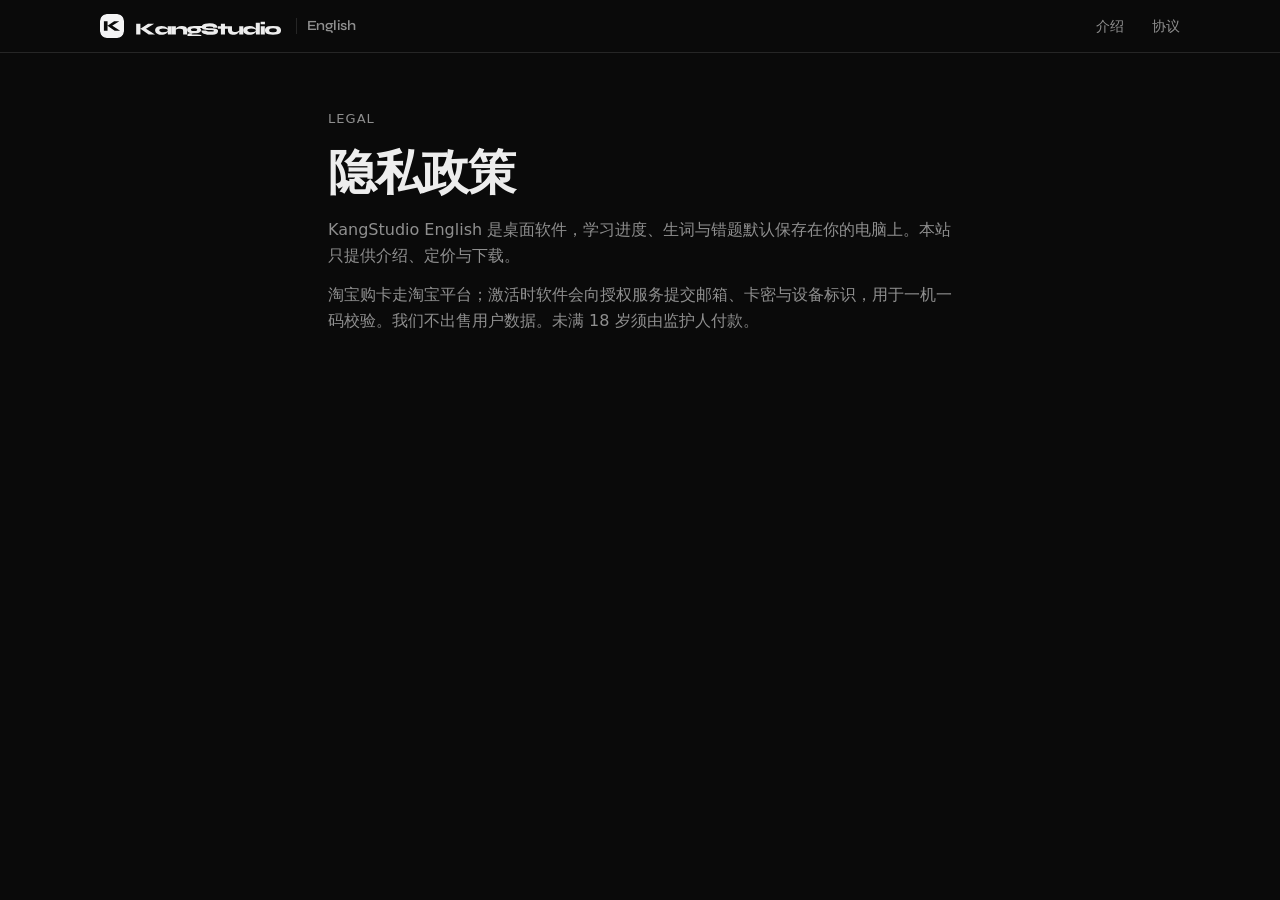
==== privacy.html @ 5e8a33b5 "Add KangStudio English independent long-form product site. Co-authored-by: Cursor <cursoragent@curso" ====
<!DOCTYPE html>
<html lang="zh-CN">
<head>
  <meta charset="utf-8">
  <meta name="viewport" content="width=device-width, initial-scale=1">
  <title>隐私 · KangStudio English</title>
  <link rel="icon" href="favicon.svg" type="image/svg+xml">
  <link rel="preconnect" href="https://fonts.googleapis.com">
  <link rel="preconnect" href="https://fonts.gstatic.com" crossorigin>
  <link href="https://fonts.googleapis.com/css2?family=Syne:wght@500;600;700;800&display=swap" rel="stylesheet">
  <link rel="stylesheet" href="styles.css">
</head>
<body>
  <header class="site-header">
    <div class="header-inner">
      <a class="brand" href="index.html" aria-label="KangStudio English">
        <svg class="brand-mark" viewBox="0 0 32 32" width="24" height="24" aria-hidden="true">
          <rect width="32" height="32" rx="8.5" fill="currentColor"/>
          <path fill="#0a0a0a" d="M15.57 16.1V15.01L26.8 22.23H19.56L10.03 15.61L18.82 9.77H25.75ZM5.2 9.77H10.06V22.23H5.2Z"/>
        </svg>
        <span class="brand-type" aria-hidden="true"></span>
        <span class="brand-product">English</span>
      </a>
      <nav class="nav"><a href="index.html">介绍</a><a href="terms.html">协议</a></nav>
    </div>
  </header>
  <main class="section legal-page">
    <p class="eyebrow">Legal</p>
    <h1>隐私政策</h1>
    <p>KangStudio English 是桌面软件，学习进度、生词与错题默认保存在你的电脑上。本站只提供介绍、定价与下载。</p>
    <p>淘宝购卡走淘宝平台；激活时软件会向授权服务提交邮箱、卡密与设备标识，用于一机一码校验。我们不出售用户数据。未满 18 岁须由监护人付款。</p>
  </main>
</body>
</html>
---- styles.css ----
:root {
  --bg: #0a0a0a;
  --bg-elevated: #111111;
  --bg-card: #141414;
  --line: #262626;
  --text: #ededed;
  --muted: #8f8f8f;
  --faint: #5c5c5c;
  --solid: #f4f4f5;
  --solid-text: #0a0a0a;
  --radius: 22px;
  --radius-sm: 14px;
  --max: 1080px;
  --display: "Syne", ui-sans-serif, system-ui, sans-serif;
  --sans: ui-sans-serif, system-ui, "Segoe UI", "PingFang SC", sans-serif;
  --serif: "Source Serif 4", Georgia, "Songti SC", serif;
  --short: #2f9e78;
  --long: #c9a227;
  --ultra: #c23b3b;
}

*,
*::before,
*::after {
  box-sizing: border-box;
}

html {
  scroll-behavior: smooth;
  scroll-padding-top: 72px;
}

body {
  margin: 0;
  background: var(--bg);
  color: var(--text);
  font-family: var(--sans);
  font-size: 16px;
  line-height: 1.6;
  -webkit-font-smoothing: antialiased;
}

img,
svg {
  display: block;
}

a {
  color: inherit;
  text-decoration: none;
}

h1,
h2,
h3,
h4,
.brand {
  font-family: var(--display);
  font-weight: 700;
  letter-spacing: -0.03em;
  line-height: 1.15;
}

h1,
h2,
h3,
h4,
p,
ul,
dl,
figure {
  margin: 0;
}

button,
input {
  font: inherit;
}

.sr-only {
  position: absolute;
  width: 1px;
  height: 1px;
  padding: 0;
  margin: -1px;
  overflow: hidden;
  clip: rect(0, 0, 0, 0);
  white-space: nowrap;
  border: 0;
}

.skip {
  position: absolute;
  left: 16px;
  top: -40px;
  z-index: 20;
  padding: 8px 12px;
  background: var(--solid);
  color: var(--solid-text);
  border-radius: 999px;
}

.skip:focus {
  top: 12px;
}

.site-header {
  position: sticky;
  top: 0;
  z-index: 10;
  background: var(--bg);
  border-bottom: 1px solid var(--line);
}

.header-inner {
  position: relative;
  display: flex;
  align-items: center;
  justify-content: space-between;
  gap: 24px;
  max-width: calc(var(--max) + 48px);
  margin: 0 auto;
  padding: 14px 24px;
}

.brand {
  display: inline-flex;
  align-items: center;
  gap: 11px;
  font-size: 16px;
  font-weight: 800;
  letter-spacing: -0.06em;
  color: var(--text);
}

.brand-type {
  display: block;
  width: 148px;
  height: 20px;
  background: currentColor;
  -webkit-mask: url("logos/kangstudio-type.svg") left center / contain no-repeat;
  mask: url("logos/kangstudio-type.svg") left center / contain no-repeat;
}

.brand-product {
  margin-left: 2px;
  padding-left: 10px;
  border-left: 1px solid var(--line);
  color: var(--muted);
  font-family: var(--display);
  font-size: 14px;
  font-weight: 600;
  letter-spacing: -0.04em;
}

.footer-brand .brand-type {
  width: 168px;
  height: 22px;
}

.brand-mark {
  color: var(--solid);
  flex: none;
  border-radius: 7px;
}

.nav-check {
  display: none;
}

.nav-toggle {
  display: none;
  width: 40px;
  height: 40px;
  place-items: center;
  border: 1px solid var(--line);
  border-radius: 999px;
  cursor: pointer;
}

.nav-toggle-bar,
.nav-toggle-bar::before,
.nav-toggle-bar::after {
  display: block;
  width: 14px;
  height: 1.5px;
  background: var(--text);
  border-radius: 2px;
}

.nav-toggle-bar {
  position: relative;
}

.nav-toggle-bar::before,
.nav-toggle-bar::after {
  content: "";
  position: absolute;
  left: 0;
}

.nav-toggle-bar::before {
  top: -5px;
}

.nav-toggle-bar::after {
  top: 5px;
}

.nav {
  display: flex;
  align-items: center;
  gap: 28px;
}

.nav a {
  color: var(--muted);
  font-size: 14px;
}

.nav a:hover,
.nav a:focus-visible {
  color: var(--text);
}

.btn {
  display: inline-flex;
  align-items: center;
  justify-content: center;
  min-height: 44px;
  padding: 0 18px;
  border-radius: 999px;
  border: 1px solid transparent;
  font-family: var(--sans);
  font-size: 14px;
  font-weight: 500;
  line-height: 1;
  cursor: pointer;
}

.btn-sm {
  min-height: 34px;
  padding: 0 14px;
  font-size: 13px;
}

.btn-solid {
  background: var(--solid);
  color: var(--solid-text);
}

.btn-solid:hover,
.btn-solid:focus-visible {
  background: #ffffff;
}

.btn-ghost {
  background: transparent;
  border-color: var(--line);
  color: var(--text);
}

.btn-ghost:hover,
.btn-ghost:focus-visible {
  border-color: #3a3a3a;
  background: var(--bg-elevated);
}

.btn-block {
  width: 100%;
}

.is-disabled {
  opacity: 0.45;
  cursor: not-allowed;
  pointer-events: none;
}

.hero,
.section,
.site-footer {
  max-width: calc(var(--max) + 48px);
  margin: 0 auto;
  padding: 88px 24px;
}

.hero {
  padding-top: 80px;
  padding-bottom: 32px;
}

.eyebrow {
  margin-bottom: 16px;
  color: var(--muted);
  font-size: 13px;
  letter-spacing: 0.08em;
  text-transform: uppercase;
}

.hero h1 {
  max-width: 16em;
  font-size: clamp(2.4rem, 6vw, 4.6rem);
  font-weight: 800;
}

.lede,
.section-head p,
.split-copy p {
  max-width: 42em;
  margin-top: 18px;
  color: var(--muted);
  font-size: 17px;
}

.hero-actions {
  display: flex;
  flex-wrap: wrap;
  gap: 12px;
  margin-top: 32px;
}

.pills {
  display: flex;
  flex-wrap: wrap;
  gap: 8px;
  margin: 28px 0 0;
  padding: 0;
  list-style: none;
}

.pills li {
  border: 1px solid var(--line);
  border-radius: 999px;
  padding: 6px 14px;
  color: var(--muted);
  font-size: 13px;
}

.section {
  padding-top: 56px;
  padding-bottom: 56px;
}

.section-head {
  margin-bottom: 36px;
}

.section-head h2,
.split-copy h2 {
  font-size: clamp(1.9rem, 3.4vw, 2.7rem);
}

.full-bleed {
  max-width: none;
  padding-left: 0;
  padding-right: 0;
}

.full-bleed .section-head,
.full-bleed .split,
.full-bleed .card-grid,
.full-bleed .faq,
.full-bleed .steps,
.full-bleed .download-wrap {
  max-width: calc(var(--max) + 48px);
  margin-left: auto;
  margin-right: auto;
  padding-left: 24px;
  padding-right: 24px;
}

.band {
  border-top: 1px solid var(--line);
  border-bottom: 1px solid var(--line);
  background: var(--bg-elevated);
}

.card-grid {
  display: grid;
  grid-template-columns: repeat(3, 1fr);
  gap: 16px;
}

.card-grid.two {
  grid-template-columns: 1fr 1fr;
}

.card {
  padding: 28px 24px;
  background: var(--bg-card);
  border: 1px solid var(--line);
  border-radius: var(--radius);
}

.card-kicker {
  margin-bottom: 18px;
  color: var(--faint);
  font-size: 12px;
  letter-spacing: 0.08em;
  text-transform: uppercase;
}

.card h3 {
  margin-bottom: 12px;
  font-size: 22px;
}

.card p {
  color: var(--muted);
  font-size: 15px;
}

.product-logo {
  width: 48px;
  height: 48px;
  margin: 0 0 14px;
  border-radius: 12px;
}

.split {
  display: grid;
  grid-template-columns: 1fr 1fr;
  gap: 48px;
  align-items: center;
}

.split-copy h2 {
  margin-top: 8px;
}

.chrome {
  overflow: hidden;
  border: 1px solid var(--line);
  border-radius: 28px;
  background: var(--bg-card);
}

.chrome-bar {
  display: flex;
  align-items: center;
  gap: 8px;
  padding: 14px 18px;
  border-bottom: 1px solid var(--line);
}

.chrome-bar i {
  width: 9px;
  height: 9px;
  border-radius: 50%;
  background: #2d2d2d;
}

.chrome-bar span {
  margin-left: 8px;
  color: var(--faint);
  font-size: 12px;
}

.chrome-body {
  padding: 22px;
}

.exam-paper {
  font-family: var(--serif);
  font-size: 16.5px;
  line-height: 1.95;
  color: var(--text);
}

.exam-paper .meta {
  margin-bottom: 16px;
  color: var(--faint);
  font-family: var(--sans);
  font-size: 12px;
  letter-spacing: 0.08em;
  text-transform: uppercase;
}

.word {
  background: rgba(194, 59, 59, 0.22);
  border-bottom: 1px solid var(--ultra);
  cursor: text;
}

.toast {
  display: inline-flex;
  margin-top: 18px;
  padding: 8px 12px;
  border: 1px solid var(--line);
  border-radius: 999px;
  background: var(--bg-elevated);
  color: var(--muted);
  font-family: var(--sans);
  font-size: 13px;
}

.cards-row {
  display: grid;
  grid-template-columns: repeat(3, 1fr);
  gap: 12px;
  perspective: 900px;
}

.flip {
  height: 168px;
}

.flip-inner {
  position: relative;
  width: 100%;
  height: 100%;
  transform-style: preserve-3d;
  transition: transform 0.7s cubic-bezier(0.22, 1, 0.36, 1);
}

.flip:hover .flip-inner,
.flip:focus-within .flip-inner {
  transform: rotateY(180deg);
}

.flip-face {
  position: absolute;
  inset: 0;
  display: flex;
  flex-direction: column;
  justify-content: space-between;
  padding: 18px;
  border: 1px solid var(--line);
  border-radius: var(--radius-sm);
  backface-visibility: hidden;
}

.flip-front {
  background: var(--solid);
  color: var(--solid-text);
}

.flip-back {
  background: var(--bg-elevated);
  color: var(--text);
  transform: rotateY(180deg);
}

.flip-face strong {
  font-family: var(--display);
  font-size: 22px;
  letter-spacing: -0.04em;
}

.flip-face small {
  color: inherit;
  opacity: 0.55;
  font-size: 12px;
}

.cal {
  display: grid;
  grid-template-columns: repeat(7, 1fr);
  gap: 7px;
}

.cal-head {
  color: var(--faint);
  font-size: 11px;
  letter-spacing: 0.06em;
  text-align: center;
  text-transform: uppercase;
}

.cal-cell {
  aspect-ratio: 1;
  border-radius: 7px;
  background: #1c1c1c;
}

.cal-cell.short {
  background: var(--short);
}

.cal-cell.long {
  background: var(--long);
}

.cal-cell.ultra {
  background: var(--ultra);
}

.cal-cell.today {
  outline: 2px solid #fff;
  outline-offset: 2px;
}

.cal-legend {
  display: flex;
  flex-wrap: wrap;
  gap: 16px;
  margin-top: 18px;
  color: var(--muted);
  font-size: 13px;
}

.cal-legend b {
  display: inline-block;
  width: 10px;
  height: 10px;
  margin-right: 6px;
  border-radius: 2px;
  vertical-align: -1px;
}

.ranks {
  display: flex;
  gap: 14px;
  overflow-x: auto;
  padding: 8px 24px 28px;
  scroll-snap-type: x mandatory;
}

.rank-card {
  flex: 0 0 min(78vw, 280px);
  min-height: 280px;
  display: flex;
  flex-direction: column;
  justify-content: space-between;
  padding: 28px 24px;
  border: 1px solid var(--line);
  border-radius: var(--radius);
  background: var(--bg-card);
  scroll-snap-align: center;
}

.rank-card.now {
  border-color: var(--text);
}

.rank-card h3 {
  margin: 10px 0 12px;
  font-size: 26px;
}

.rank-card p {
  color: var(--muted);
  font-size: 14px;
}

.rank-card .tag {
  display: inline-flex;
  margin-top: 20px;
  padding: 5px 10px;
  border-radius: 999px;
  background: var(--solid);
  color: var(--solid-text);
  font-size: 12px;
}

.steps {
  display: grid;
  grid-template-columns: repeat(4, 1fr);
  gap: 16px;
}

.step {
  padding: 24px;
  border: 1px solid var(--line);
  border-radius: var(--radius);
  background: var(--bg-card);
}

.step em {
  display: block;
  margin-bottom: 14px;
  color: var(--faint);
  font-family: var(--display);
  font-size: 28px;
  font-style: normal;
  letter-spacing: -0.04em;
}

.step h3 {
  margin-bottom: 8px;
  font-size: 18px;
}

.step p {
  color: var(--muted);
  font-size: 14px;
}

.pricing-grid {
  display: grid;
  grid-template-columns: 1fr 1fr;
  gap: 16px;
}

.price-card {
  display: flex;
  flex-direction: column;
  min-height: 100%;
}

.price-note {
  margin-bottom: 20px;
  color: var(--muted);
  font-size: 13px;
}

.price-list {
  display: grid;
  gap: 10px;
  margin: 0 0 28px;
  padding: 0;
  list-style: none;
}

.price-list li {
  display: flex;
  align-items: baseline;
  justify-content: space-between;
  padding-bottom: 10px;
  border-bottom: 1px solid var(--line);
  color: var(--muted);
  font-size: 14px;
}

.price-list strong {
  color: var(--text);
  font-family: var(--display);
  font-size: 22px;
  font-weight: 700;
}

.price-actions {
  display: grid;
  gap: 8px;
  margin-top: auto;
}

.featured {
  border-color: #3a3a3a;
  background: #171717;
}

.download-wrap {
  max-width: 480px;
}

.download-card p {
  margin-top: 6px;
}

.download-card .muted {
  margin: 8px 0 22px;
  color: var(--faint);
  font-size: 13px;
}

.download-actions {
  display: grid;
  gap: 8px;
}

.download-card .hint {
  margin: 16px 0 0;
  color: var(--faint);
  font-size: 12px;
  line-height: 1.5;
}

.faq {
  display: grid;
  gap: 10px;
}

.faq details {
  border: 1px solid var(--line);
  border-radius: var(--radius-sm);
  background: var(--bg-card);
  padding: 4px 20px;
}

.faq summary {
  cursor: pointer;
  list-style: none;
  padding: 16px 0;
  font-family: var(--display);
  font-size: 18px;
  letter-spacing: -0.03em;
}

.faq summary::-webkit-details-marker {
  display: none;
}

.faq details p {
  padding: 0 0 18px;
  color: var(--muted);
  font-size: 15px;
}

.site-footer {
  padding-top: 48px;
  padding-bottom: 40px;
  border-top: 1px solid var(--line);
  color: var(--muted);
  font-size: 14px;
}

.footer-grid {
  display: grid;
  grid-template-columns: 1.4fr 1fr 1fr;
  gap: 32px;
}

.footer-brand {
  margin-bottom: 12px;
  color: var(--text);
}

.site-footer h2 {
  margin-bottom: 12px;
  color: var(--text);
  font-size: 13px;
  font-family: var(--sans);
  font-weight: 500;
  letter-spacing: 0.06em;
  text-transform: uppercase;
}

.site-footer ul {
  padding: 0;
  list-style: none;
}

.site-footer li + li {
  margin-top: 8px;
}

.site-footer a:hover,
.site-footer a:focus-visible {
  color: var(--text);
}

.footer-legal {
  margin-top: 36px;
  max-width: 42em;
  color: var(--faint);
  font-size: 13px;
}

.footer-copy {
  margin-top: 12px;
  color: var(--faint);
  font-size: 13px;
}

.legal-page {
  max-width: 42em;
}

.legal-page h1 {
  margin-bottom: 16px;
  font-size: clamp(2rem, 4vw, 3rem);
}

.legal-page p + p {
  margin-top: 14px;
}

.legal-page p {
  color: var(--muted);
}

code {
  font-family: ui-monospace, SFMono-Regular, Menlo, monospace;
  font-size: 0.92em;
}

@media (max-width: 860px) {
  .nav-toggle {
    display: grid;
  }

  .nav {
    display: none;
    position: absolute;
    top: calc(100% + 8px);
    right: 20px;
    left: 20px;
    z-index: 12;
    flex-direction: column;
    align-items: stretch;
    gap: 4px;
    padding: 12px;
    background: var(--bg-card);
    border: 1px solid var(--line);
    border-radius: var(--radius-sm);
  }

  .nav a {
    padding: 12px 10px;
  }

  .nav .btn {
    margin-top: 8px;
    width: 100%;
  }

  .nav-check:checked ~ .nav {
    display: flex;
  }

  .hero h1,
  .brand-product {
    max-width: none;
  }

  .brand-product {
    display: none;
  }

  .card-grid,
  .card-grid.two,
  .split,
  .footer-grid,
  .pricing-grid,
  .steps,
  .cards-row {
    grid-template-columns: 1fr;
  }

  .hero,
  .section,
  .site-footer,
  .full-bleed .section-head,
  .full-bleed .split,
  .full-bleed .card-grid,
  .full-bleed .faq,
  .full-bleed .steps,
  .full-bleed .download-wrap {
    padding-left: 20px;
    padding-right: 20px;
  }
}

@media (prefers-reduced-motion: reduce) {
  html {
    scroll-behavior: auto;
  }

  .flip-inner {
    transition: none;
  }
}
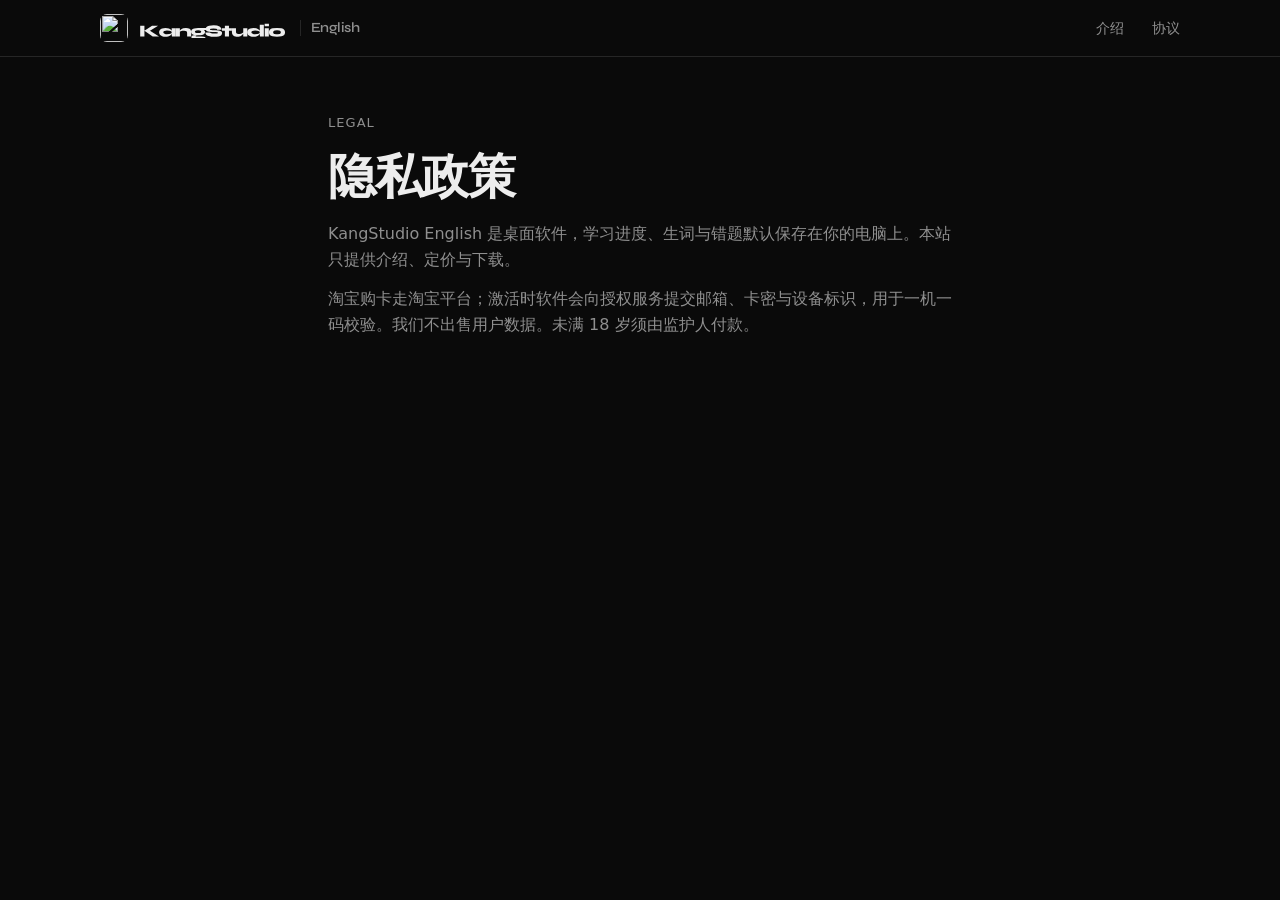
==== commit 4a991f8e: "Update privacy.html for the double-click vocab buy point." ====
--- a/privacy.html
+++ b/privacy.html
@@ -4,7 +4,8 @@
   <meta charset="utf-8">
   <meta name="viewport" content="width=device-width, initial-scale=1">
   <title>隐私 · KangStudio English</title>
-  <link rel="icon" href="favicon.svg" type="image/svg+xml">
+  <link rel="icon" href="favicon.png" type="image/png" sizes="64x64">
+  <link rel="apple-touch-icon" href="apple-touch-icon.png">
   <link rel="preconnect" href="https://fonts.googleapis.com">
   <link rel="preconnect" href="https://fonts.gstatic.com" crossorigin>
   <link href="https://fonts.googleapis.com/css2?family=Syne:wght@500;600;700;800&display=swap" rel="stylesheet">
@@ -14,10 +15,7 @@
   <header class="site-header">
     <div class="header-inner">
       <a class="brand" href="index.html" aria-label="KangStudio English">
-        <svg class="brand-mark" viewBox="0 0 32 32" width="24" height="24" aria-hidden="true">
-          <rect width="32" height="32" rx="8.5" fill="currentColor"/>
-          <path fill="#0a0a0a" d="M15.57 16.1V15.01L26.8 22.23H19.56L10.03 15.61L18.82 9.77H25.75ZM5.2 9.77H10.06V22.23H5.2Z"/>
-        </svg>
+        <img class="brand-mark" src="logos/kang-english.png" width="28" height="28" alt="">
         <span class="brand-type" aria-hidden="true"></span>
         <span class="brand-product">English</span>
       </a>
--- a/styles.css
+++ b/styles.css
@@ -159,9 +159,12 @@
 }
 
 .brand-mark {
-  color: var(--solid);
+  width: 28px;
+  height: 28px;
   flex: none;
+  display: block;
   border-radius: 7px;
+  object-fit: cover;
 }
 
 .nav-check {
@@ -312,6 +315,11 @@
   font-size: 17px;
 }
 
+.lede strong {
+  color: var(--text);
+  font-weight: 600;
+}
+
 .hero-actions {
   display: flex;
   flex-wrap: wrap;
@@ -415,6 +423,8 @@
   height: 48px;
   margin: 0 0 14px;
   border-radius: 12px;
+  object-fit: cover;
+  display: block;
 }
 
 .split {
@@ -465,6 +475,8 @@
   font-size: 16.5px;
   line-height: 1.95;
   color: var(--text);
+  cursor: text;
+  user-select: text;
 }
 
 .exam-paper .meta {
@@ -476,6 +488,14 @@
   text-transform: uppercase;
 }
 
+.exam-paper .stem {
+  margin-top: 14px;
+}
+
+.exam-paper ::selection {
+  background: rgba(194, 59, 59, 0.35);
+}
+
 .word {
   background: rgba(194, 59, 59, 0.22);
   border-bottom: 1px solid var(--ultra);
@@ -492,6 +512,53 @@
   color: var(--muted);
   font-family: var(--sans);
   font-size: 13px;
+}
+
+.toast.is-saved {
+  border-color: #3a3a3a;
+  color: var(--text);
+}
+
+.saved-words {
+  display: flex;
+  flex-wrap: wrap;
+  gap: 8px;
+  margin: 14px 0 0;
+  padding: 0;
+  list-style: none;
+}
+
+.saved-words[hidden] {
+  display: none;
+}
+
+.saved-words li {
+  display: inline-flex;
+  align-items: center;
+  gap: 8px;
+  padding: 6px 12px;
+  border: 1px solid var(--line);
+  border-radius: 999px;
+  background: var(--bg-elevated);
+  font-size: 13px;
+}
+
+.saved-words strong {
+  font-family: var(--display);
+  letter-spacing: -0.03em;
+}
+
+.saved-words span {
+  color: var(--ultra);
+  font-size: 11px;
+  letter-spacing: 0.08em;
+  text-transform: uppercase;
+}
+
+.split-copy em {
+  font-style: normal;
+  color: var(--text);
+  font-family: var(--serif);
 }
 
 .cards-row {
@@ -690,6 +757,18 @@
   display: grid;
   grid-template-columns: 1fr 1fr;
   gap: 16px;
+}
+
+.price-lane {
+  margin: 36px 0 14px;
+  color: var(--faint);
+  font-size: 12px;
+  letter-spacing: 0.08em;
+  text-transform: uppercase;
+}
+
+.price-lane:first-of-type {
+  margin-top: 0;
 }
 
 .price-card {
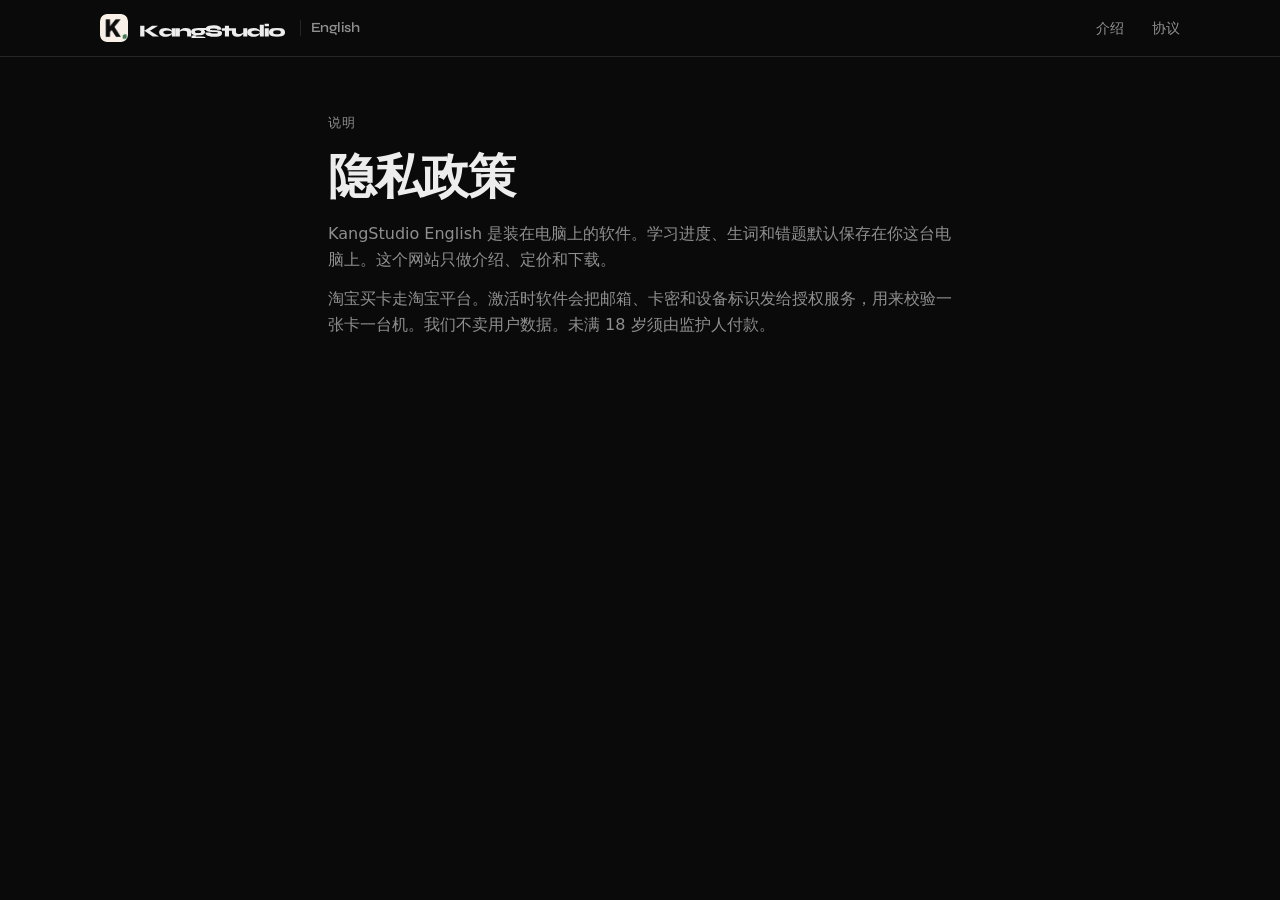
==== commit 035be5f2: "Update privacy.html for the double-click vocab buy point." ====
--- a/privacy.html
+++ b/privacy.html
@@ -23,10 +23,10 @@
     </div>
   </header>
   <main class="section legal-page">
-    <p class="eyebrow">Legal</p>
+    <p class="eyebrow">说明</p>
     <h1>隐私政策</h1>
-    <p>KangStudio English 是桌面软件，学习进度、生词与错题默认保存在你的电脑上。本站只提供介绍、定价与下载。</p>
-    <p>淘宝购卡走淘宝平台；激活时软件会向授权服务提交邮箱、卡密与设备标识，用于一机一码校验。我们不出售用户数据。未满 18 岁须由监护人付款。</p>
+    <p>KangStudio English 是装在电脑上的软件。学习进度、生词和错题默认保存在你这台电脑上。这个网站只做介绍、定价和下载。</p>
+    <p>淘宝买卡走淘宝平台。激活时软件会把邮箱、卡密和设备标识发给授权服务，用来校验一张卡一台机。我们不卖用户数据。未满 18 岁须由监护人付款。</p>
   </main>
 </body>
 </html>
--- a/styles.css
+++ b/styles.css
@@ -434,6 +434,10 @@
   align-items: center;
 }
 
+.split-top {
+  align-items: start;
+}
+
 .split-copy h2 {
   margin-top: 8px;
 }
@@ -561,6 +565,77 @@
   font-family: var(--serif);
 }
 
+.pref-stack {
+  display: grid;
+  gap: 10px;
+  margin-top: 22px;
+}
+
+.pref {
+  display: flex;
+  align-items: center;
+  justify-content: space-between;
+  gap: 16px;
+  width: 100%;
+  padding: 14px 16px;
+  border: 1px solid var(--line);
+  border-radius: var(--radius-sm);
+  background: var(--bg);
+  color: var(--text);
+  text-align: left;
+  cursor: pointer;
+}
+
+.pref.is-on {
+  border-color: #3a3a3a;
+}
+
+.pref-label {
+  display: block;
+  font-size: 14px;
+  font-weight: 600;
+  letter-spacing: -0.02em;
+}
+
+.pref-hint {
+  display: block;
+  margin-top: 4px;
+  color: var(--muted);
+  font-size: 12px;
+  line-height: 1.45;
+  font-weight: 400;
+}
+
+.pref-switch {
+  position: relative;
+  flex: none;
+  width: 40px;
+  height: 24px;
+  border-radius: 999px;
+  background: #2a2a2a;
+}
+
+.pref-switch::after {
+  content: "";
+  position: absolute;
+  top: 3px;
+  left: 3px;
+  width: 18px;
+  height: 18px;
+  border-radius: 50%;
+  background: #8f8f8f;
+  transition: transform 0.16s ease;
+}
+
+.pref.is-on .pref-switch {
+  background: var(--solid);
+}
+
+.pref.is-on .pref-switch::after {
+  transform: translateX(16px);
+  background: var(--solid-text);
+}
+
 .cards-row {
   display: grid;
   grid-template-columns: repeat(3, 1fr);
@@ -874,6 +949,11 @@
   padding: 0 0 18px;
   color: var(--muted);
   font-size: 15px;
+}
+
+.faq details p strong {
+  color: var(--text);
+  font-weight: 600;
 }
 
 .site-footer {
